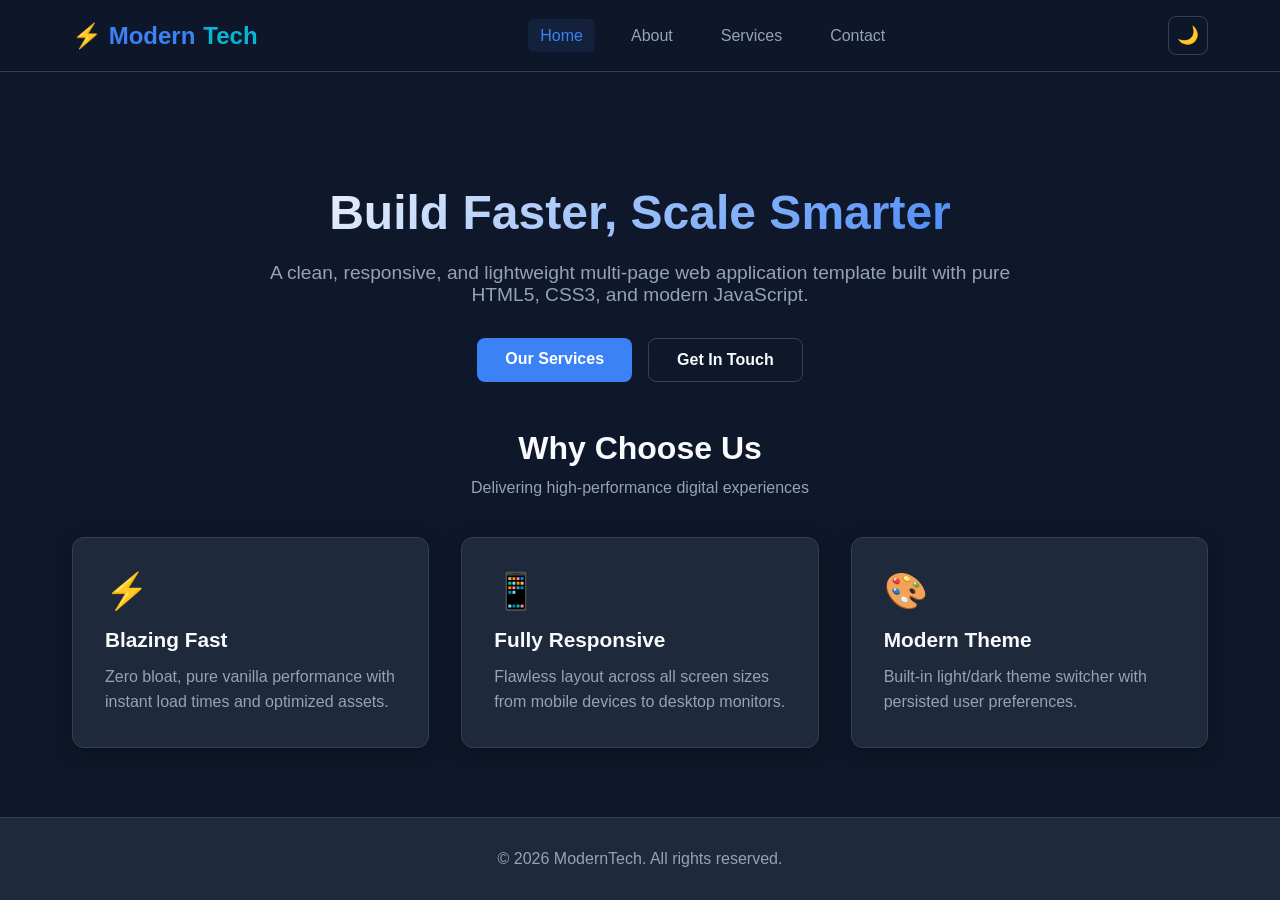
==== index.html @ 82496b51 "Initial commit: Multi-page website with HTML, CSS, JS" ====
<!DOCTYPE html>
<html lang="en" data-theme="dark">
<head>
  <meta charset="UTF-8">
  <meta name="viewport" content="width=device-width, initial-scale=1.0">
  <title>ModernTech - Home</title>
  <link rel="stylesheet" href="style.css">
</head>
<body>
  <header>
    <nav class="navbar">
      <a href="index.html" class="logo">⚡ Modern<span>Tech</span></a>
      <ul class="nav-links">
        <li><a href="index.html" class="active">Home</a></li>
        <li><a href="about.html">About</a></li>
        <li><a href="services.html">Services</a></li>
        <li><a href="contact.html">Contact</a></li>
      </ul>
      <div class="nav-actions">
        <button id="theme-toggle" class="theme-toggle" aria-label="Toggle Theme">🌙</button>
        <button id="mobile-menu-btn" class="mobile-menu-btn" aria-label="Toggle Menu">☰</button>
      </div>
    </nav>
  </header>

  <main>
    <section class="hero">
      <h1>Build Faster, Scale Smarter</h1>
      <p>A clean, responsive, and lightweight multi-page web application template built with pure HTML5, CSS3, and modern JavaScript.</p>
      <div class="hero-buttons">
        <a href="services.html" class="btn btn-primary">Our Services</a>
        <a href="contact.html" class="btn btn-secondary">Get In Touch</a>
      </div>
    </section>

    <section>
      <h2 class="section-title">Why Choose Us</h2>
      <p class="section-subtitle">Delivering high-performance digital experiences</p>
      <div class="grid-3">
        <div class="card">
          <div class="card-icon">⚡</div>
          <h3>Blazing Fast</h3>
          <p>Zero bloat, pure vanilla performance with instant load times and optimized assets.</p>
        </div>
        <div class="card">
          <div class="card-icon">📱</div>
          <h3>Fully Responsive</h3>
          <p>Flawless layout across all screen sizes from mobile devices to desktop monitors.</p>
        </div>
        <div class="card">
          <div class="card-icon">🎨</div>
          <h3>Modern Theme</h3>
          <p>Built-in light/dark theme switcher with persisted user preferences.</p>
        </div>
      </div>
    </section>
  </main>

  <footer>
    <p>&copy; 2026 ModernTech. All rights reserved.</p>
  </footer>

  <script src="script.js"></script>
</body>
</html>
---- style.css ----
:root {
  --bg-color: #0f172a;
  --card-bg: #1e293b;
  --text-main: #f8fafc;
  --text-muted: #94a3b8;
  --primary: #3b82f6;
  --primary-hover: #2563eb;
  --accent: #06b6d4;
  --border-color: #334155;
  --nav-bg: rgba(15, 23, 42, 0.85);
  --shadow: 0 4px 20px rgba(0, 0, 0, 0.3);
  --transition: all 0.3s ease;
}

[data-theme="light"] {
  --bg-color: #f8fafc;
  --card-bg: #ffffff;
  --text-main: #0f172a;
  --text-muted: #64748b;
  --primary: #2563eb;
  --primary-hover: #1d4ed8;
  --accent: #0284c7;
  --border-color: #e2e8f0;
  --nav-bg: rgba(248, 250, 252, 0.85);
  --shadow: 0 4px 20px rgba(0, 0, 0, 0.08);
}

* {
  margin: 0;
  padding: 0;
  box-sizing: border-box;
  font-family: 'Segoe UI', -apple-system, BlinkMacSystemFont, Roboto, sans-serif;
}

body {
  background-color: var(--bg-color);
  color: var(--text-main);
  min-height: 100vh;
  display: flex;
  flex-direction: column;
  transition: var(--transition);
}

/* Header & Nav */
header {
  position: sticky;
  top: 0;
  z-index: 100;
  background: var(--nav-bg);
  backdrop-filter: blur(10px);
  border-bottom: 1px solid var(--border-color);
}

.navbar {
  max-width: 1200px;
  margin: 0 auto;
  padding: 1rem 2rem;
  display: flex;
  justify-content: space-between;
  align-items: center;
}

.logo {
  font-size: 1.5rem;
  font-weight: 700;
  color: var(--primary);
  text-decoration: none;
  display: flex;
  align-items: center;
  gap: 0.5rem;
}

.logo span {
  color: var(--accent);
}

.nav-links {
  display: flex;
  list-style: none;
  gap: 1.5rem;
  align-items: center;
}

.nav-links a {
  text-decoration: none;
  color: var(--text-muted);
  font-weight: 500;
  padding: 0.5rem 0.75rem;
  border-radius: 6px;
  transition: var(--transition);
}

.nav-links a:hover,
.nav-links a.active {
  color: var(--primary);
  background: rgba(59, 130, 246, 0.1);
}

.nav-actions {
  display: flex;
  align-items: center;
  gap: 1rem;
}

.theme-toggle,
.mobile-menu-btn {
  background: none;
  border: 1px solid var(--border-color);
  color: var(--text-main);
  padding: 0.5rem;
  border-radius: 8px;
  cursor: pointer;
  font-size: 1.1rem;
  display: flex;
  align-items: center;
  justify-content: center;
  transition: var(--transition);
}

.theme-toggle:hover,
.mobile-menu-btn:hover {
  background: var(--card-bg);
  border-color: var(--primary);
}

.mobile-menu-btn {
  display: none;
}

/* Main Container */
main {
  flex: 1;
  max-width: 1200px;
  width: 100%;
  margin: 0 auto;
  padding: 3rem 2rem;
}

/* Hero Section */
.hero {
  text-align: center;
  padding: 4rem 1rem 3rem;
  max-width: 800px;
  margin: 0 auto;
}

.hero h1 {
  font-size: 3rem;
  line-height: 1.2;
  margin-bottom: 1.25rem;
  background: linear-gradient(135deg, var(--text-main), var(--primary));
  -webkit-background-clip: text;
  -webkit-text-fill-color: transparent;
}

.hero p {
  font-size: 1.2rem;
  color: var(--text-muted);
  margin-bottom: 2rem;
}

.hero-buttons {
  display: flex;
  justify-content: center;
  gap: 1rem;
}

/* Buttons */
.btn {
  display: inline-block;
  padding: 0.75rem 1.75rem;
  font-weight: 600;
  border-radius: 8px;
  text-decoration: none;
  cursor: pointer;
  transition: var(--transition);
  border: none;
}

.btn-primary {
  background: var(--primary);
  color: #ffffff;
}

.btn-primary:hover {
  background: var(--primary-hover);
  transform: translateY(-2px);
}

.btn-secondary {
  background: transparent;
  color: var(--text-main);
  border: 1px solid var(--border-color);
}

.btn-secondary:hover {
  border-color: var(--primary);
  background: var(--card-bg);
  transform: translateY(-2px);
}

/* Features / Cards Grid */
.section-title {
  text-align: center;
  font-size: 2rem;
  margin-bottom: 0.75rem;
}

.section-subtitle {
  text-align: center;
  color: var(--text-muted);
  margin-bottom: 2.5rem;
}

.grid-3 {
  display: grid;
  grid-template-columns: repeat(auto-fit, minmax(280px, 1fr));
  gap: 2rem;
  margin-top: 2rem;
}

.card {
  background: var(--card-bg);
  border: 1px solid var(--border-color);
  padding: 2rem;
  border-radius: 12px;
  box-shadow: var(--shadow);
  transition: var(--transition);
}

.card:hover {
  transform: translateY(-5px);
  border-color: var(--primary);
}

.card-icon {
  font-size: 2.2rem;
  margin-bottom: 1rem;
}

.card h3 {
  font-size: 1.3rem;
  margin-bottom: 0.75rem;
}

.card p {
  color: var(--text-muted);
  line-height: 1.6;
}

/* Forms */
.form-container {
  max-width: 600px;
  margin: 0 auto;
  background: var(--card-bg);
  padding: 2.5rem;
  border-radius: 12px;
  border: 1px solid var(--border-color);
  box-shadow: var(--shadow);
}

.form-group {
  margin-bottom: 1.5rem;
}

.form-group label {
  display: block;
  font-weight: 500;
  margin-bottom: 0.5rem;
}

.form-group input,
.form-group textarea,
.form-group select {
  width: 100%;
  padding: 0.75rem 1rem;
  border-radius: 8px;
  background: var(--bg-color);
  border: 1px solid var(--border-color);
  color: var(--text-main);
  font-size: 1rem;
  transition: var(--transition);
}

.form-group input:focus,
.form-group textarea:focus,
.form-group select:focus {
  outline: none;
  border-color: var(--primary);
  box-shadow: 0 0 0 3px rgba(59, 130, 246, 0.2);
}

/* Footer */
footer {
  border-top: 1px solid var(--border-color);
  background: var(--card-bg);
  padding: 2rem;
  text-align: center;
  color: var(--text-muted);
  margin-top: auto;
}

/* Alert Notification */
.toast {
  position: fixed;
  bottom: 2rem;
  right: 2rem;
  background: #10b981;
  color: white;
  padding: 1rem 1.5rem;
  border-radius: 8px;
  box-shadow: 0 4px 12px rgba(0, 0, 0, 0.2);
  display: none;
  animation: fadeIn 0.3s ease-in-out;
  z-index: 1000;
}

@keyframes fadeIn {
  from { opacity: 0; transform: translateY(10px); }
  to { opacity: 1; transform: translateY(0); }
}

/* Responsive */
@media (max-width: 768px) {
  .mobile-menu-btn {
    display: block;
  }
  
  .nav-links {
    display: none;
    position: absolute;
    top: 100%;
    left: 0;
    width: 100%;
    flex-direction: column;
    background: var(--card-bg);
    border-bottom: 1px solid var(--border-color);
    padding: 1.5rem;
    gap: 1rem;
  }

  .nav-links.show {
    display: flex;
  }

  .hero h1 {
    font-size: 2.2rem;
  }
}
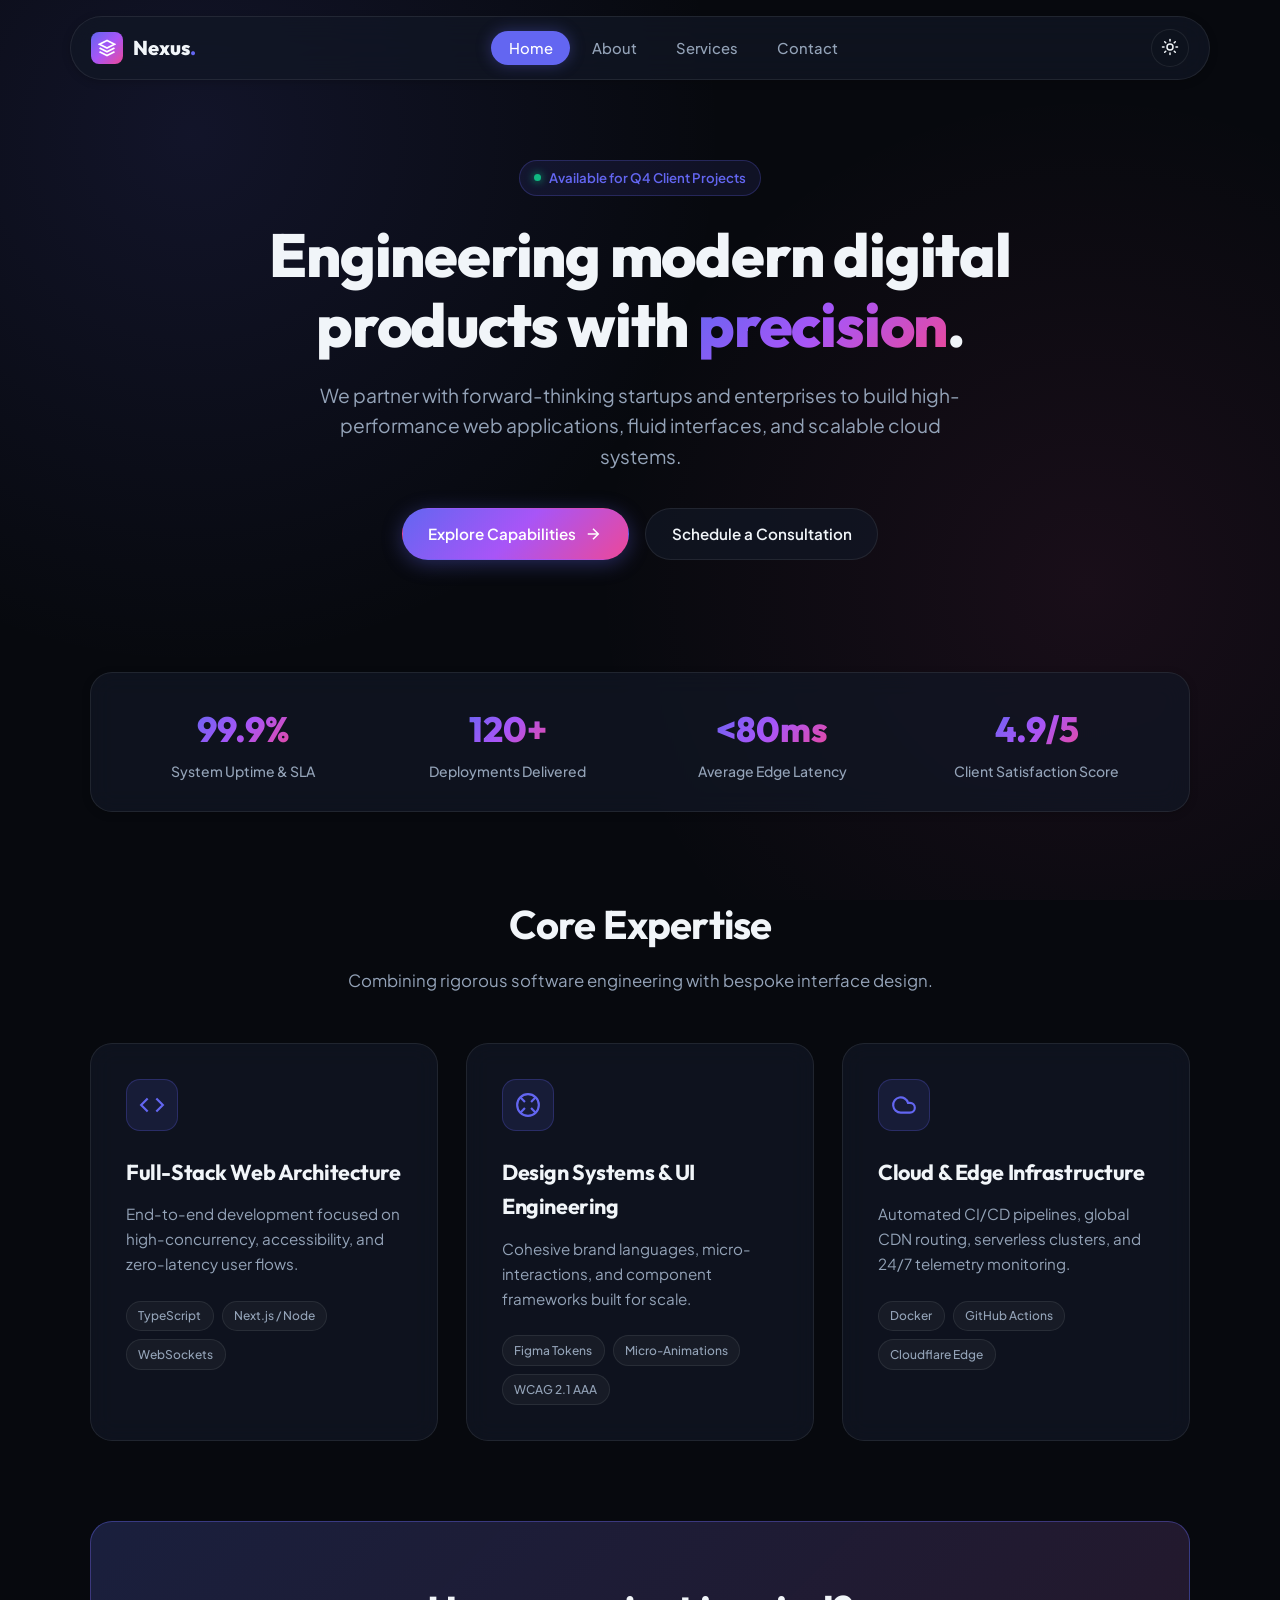
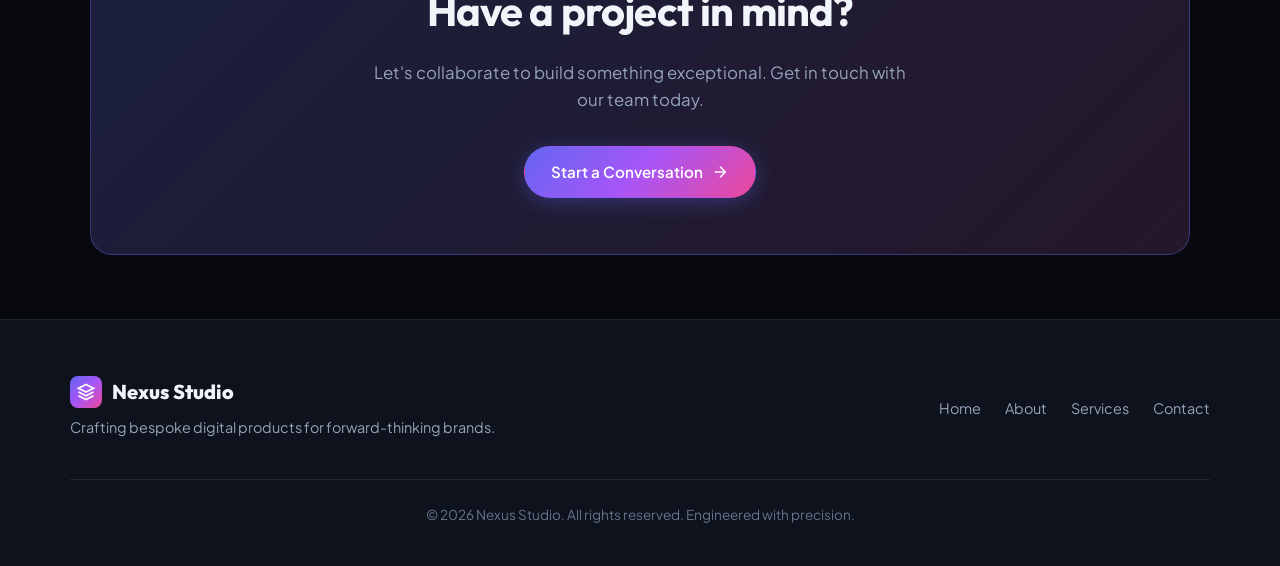
==== commit 128d5426: "Redesign UI: Premium modern studio aesthetics with responsive layout, glassmorphism, and clean typog" ====
--- a/index.html
+++ b/index.html
@@ -3,61 +3,170 @@
 <head>
   <meta charset="UTF-8">
   <meta name="viewport" content="width=device-width, initial-scale=1.0">
-  <title>ModernTech - Home</title>
+  <title>Nexus Studio — Digital Engineering & Product Design</title>
   <link rel="stylesheet" href="style.css">
 </head>
 <body>
+
+  <!-- Header Navigation -->
   <header>
     <nav class="navbar">
-      <a href="index.html" class="logo">⚡ Modern<span>Tech</span></a>
-      <ul class="nav-links">
+      <a href="index.html" class="brand">
+        <div class="brand-icon">
+          <svg viewBox="0 0 24 24" fill="none" stroke="currentColor" stroke-width="2.5"><polygon points="12 2 2 7 12 12 22 7 12 2"></polygon><polyline points="2 17 12 22 22 17"></polyline><polyline points="2 12 12 17 22 12"></polyline></svg>
+        </div>
+        <span>Nexus<span style="color: var(--primary)">.</span></span>
+      </a>
+
+      <ul class="nav-links" id="nav-links">
         <li><a href="index.html" class="active">Home</a></li>
         <li><a href="about.html">About</a></li>
         <li><a href="services.html">Services</a></li>
         <li><a href="contact.html">Contact</a></li>
       </ul>
-      <div class="nav-actions">
-        <button id="theme-toggle" class="theme-toggle" aria-label="Toggle Theme">🌙</button>
-        <button id="mobile-menu-btn" class="mobile-menu-btn" aria-label="Toggle Menu">☰</button>
+
+      <div class="nav-right">
+        <button id="theme-toggle" class="icon-btn" aria-label="Toggle Dark/Light Mode">
+          <span id="theme-icon">
+            <svg viewBox="0 0 24 24" fill="none" stroke="currentColor" stroke-width="2"><circle cx="12" cy="12" r="4"/><path d="M12 2v2"/><path d="M12 20v2"/><path d="m4.93 4.93 1.41 1.41"/><path d="m17.66 17.66 1.41 1.41"/><path d="M2 12h2"/><path d="M20 12h2"/></svg>
+          </span>
+        </button>
+        <button id="mobile-toggle" class="icon-btn mobile-toggle" aria-label="Open Navigation Menu">
+          <svg viewBox="0 0 24 24" fill="none" stroke="currentColor" stroke-width="2"><line x1="4" x2="20" y1="12" y2="12"/><line x1="4" x2="20" y1="6" y2="6"/><line x1="4" x2="20" y1="18" y2="18"/></svg>
+        </button>
       </div>
     </nav>
   </header>
 
+  <!-- Main Content -->
   <main>
-    <section class="hero">
-      <h1>Build Faster, Scale Smarter</h1>
-      <p>A clean, responsive, and lightweight multi-page web application template built with pure HTML5, CSS3, and modern JavaScript.</p>
-      <div class="hero-buttons">
-        <a href="services.html" class="btn btn-primary">Our Services</a>
-        <a href="contact.html" class="btn btn-secondary">Get In Touch</a>
+    <!-- Hero Section -->
+    <section class="hero-section">
+      <div class="badge">
+        <span class="badge-dot"></span>
+        Available for Q4 Client Projects
+      </div>
+      <h1 class="hero-title">
+        Engineering modern digital products with <span class="gradient-text">precision</span>.
+      </h1>
+      <p class="hero-subtitle">
+        We partner with forward-thinking startups and enterprises to build high-performance web applications, fluid interfaces, and scalable cloud systems.
+      </p>
+      <div class="btn-group">
+        <a href="services.html" class="btn btn-primary">
+          Explore Capabilities
+          <svg viewBox="0 0 24 24" fill="none" stroke="currentColor" stroke-width="2"><line x1="5" y1="12" x2="19" y2="12"></line><polyline points="12 5 19 12 12 19"></polyline></svg>
+        </a>
+        <a href="contact.html" class="btn btn-secondary">
+          Schedule a Consultation
+        </a>
       </div>
     </section>
 
-    <section>
-      <h2 class="section-title">Why Choose Us</h2>
-      <p class="section-subtitle">Delivering high-performance digital experiences</p>
-      <div class="grid-3">
-        <div class="card">
-          <div class="card-icon">⚡</div>
-          <h3>Blazing Fast</h3>
-          <p>Zero bloat, pure vanilla performance with instant load times and optimized assets.</p>
+    <!-- Metrics Bar -->
+    <section class="stats-bar">
+      <div class="stat-item">
+        <div class="stat-number gradient-text">99.9%</div>
+        <div class="stat-label">System Uptime & SLA</div>
+      </div>
+      <div class="stat-item">
+        <div class="stat-number gradient-text">120+</div>
+        <div class="stat-label">Deployments Delivered</div>
+      </div>
+      <div class="stat-item">
+        <div class="stat-number gradient-text">&lt;80ms</div>
+        <div class="stat-label">Average Edge Latency</div>
+      </div>
+      <div class="stat-item">
+        <div class="stat-number gradient-text">4.9/5</div>
+        <div class="stat-label">Client Satisfaction Score</div>
+      </div>
+    </section>
+
+    <!-- Capabilities / Bento Grid -->
+    <section style="margin-top: 5rem;">
+      <div class="section-header">
+        <h2>Core Expertise</h2>
+        <p>Combining rigorous software engineering with bespoke interface design.</p>
+      </div>
+
+      <div class="cards-grid">
+        <div class="bento-card">
+          <div class="card-icon-box">
+            <svg viewBox="0 0 24 24" fill="none" stroke="currentColor" stroke-width="2"><polyline points="16 18 22 12 16 6"></polyline><polyline points="8 6 2 12 8 18"></polyline></svg>
+          </div>
+          <h3>Full-Stack Web Architecture</h3>
+          <p>End-to-end development focused on high-concurrency, accessibility, and zero-latency user flows.</p>
+          <div class="card-tags">
+            <span class="tag">TypeScript</span>
+            <span class="tag">Next.js / Node</span>
+            <span class="tag">WebSockets</span>
+          </div>
         </div>
-        <div class="card">
-          <div class="card-icon">📱</div>
-          <h3>Fully Responsive</h3>
-          <p>Flawless layout across all screen sizes from mobile devices to desktop monitors.</p>
+
+        <div class="bento-card">
+          <div class="card-icon-box">
+            <svg viewBox="0 0 24 24" fill="none" stroke="currentColor" stroke-width="2"><circle cx="12" cy="12" r="10"></circle><path d="m4.93 4.93 4.24 4.24"></path><path d="m14.83 9.17 4.24-4.24"></path><path d="m14.83 14.83 4.24 4.24"></path><path d="m9.17 14.83-4.24 4.24"></path></svg>
+          </div>
+          <h3>Design Systems & UI Engineering</h3>
+          <p>Cohesive brand languages, micro-interactions, and component frameworks built for scale.</p>
+          <div class="card-tags">
+            <span class="tag">Figma Tokens</span>
+            <span class="tag">Micro-Animations</span>
+            <span class="tag">WCAG 2.1 AAA</span>
+          </div>
         </div>
-        <div class="card">
-          <div class="card-icon">🎨</div>
-          <h3>Modern Theme</h3>
-          <p>Built-in light/dark theme switcher with persisted user preferences.</p>
+
+        <div class="bento-card">
+          <div class="card-icon-box">
+            <svg viewBox="0 0 24 24" fill="none" stroke="currentColor" stroke-width="2"><path d="M17.5 19H9a7 7 0 1 1 6.71-9h1.79a4.5 4.5 0 1 1 0 9Z"></path></svg>
+          </div>
+          <h3>Cloud & Edge Infrastructure</h3>
+          <p>Automated CI/CD pipelines, global CDN routing, serverless clusters, and 24/7 telemetry monitoring.</p>
+          <div class="card-tags">
+            <span class="tag">Docker</span>
+            <span class="tag">GitHub Actions</span>
+            <span class="tag">Cloudflare Edge</span>
+          </div>
         </div>
       </div>
     </section>
+
+    <!-- Call to Action Banner -->
+    <section class="cta-banner">
+      <h2>Have a project in mind?</h2>
+      <p>Let's collaborate to build something exceptional. Get in touch with our team today.</p>
+      <a href="contact.html" class="btn btn-primary">
+        Start a Conversation
+        <svg viewBox="0 0 24 24" fill="none" stroke="currentColor" stroke-width="2"><line x1="5" y1="12" x2="19" y2="12"></line><polyline points="12 5 19 12 12 19"></polyline></svg>
+      </a>
+    </section>
   </main>
 
+  <!-- Footer -->
   <footer>
-    <p>&copy; 2026 ModernTech. All rights reserved.</p>
+    <div class="footer-content">
+      <div class="footer-brand">
+        <a href="index.html" class="brand">
+          <div class="brand-icon">
+            <svg viewBox="0 0 24 24" fill="none" stroke="currentColor" stroke-width="2.5"><polygon points="12 2 2 7 12 12 22 7 12 2"></polygon><polyline points="2 17 12 22 22 17"></polyline><polyline points="2 12 12 17 22 12"></polyline></svg>
+          </div>
+          <span>Nexus Studio</span>
+        </a>
+        <p>Crafting bespoke digital products for forward-thinking brands.</p>
+      </div>
+
+      <ul class="footer-links">
+        <li><a href="index.html">Home</a></li>
+        <li><a href="about.html">About</a></li>
+        <li><a href="services.html">Services</a></li>
+        <li><a href="contact.html">Contact</a></li>
+      </ul>
+    </div>
+
+    <div class="footer-bottom">
+      <p>&copy; 2026 Nexus Studio. All rights reserved. Engineered with precision.</p>
+    </div>
   </footer>
 
   <script src="script.js"></script>
--- a/style.css
+++ b/style.css
@@ -1,349 +1,706 @@
+@import url('https://fonts.googleapis.com/css2?family=Outfit:wght@400;500;600;700;800&family=Plus+Jakarta+Sans:wght@300;400;500;600;700&display=swap');
+
 :root {
-  --bg-color: #0f172a;
-  --card-bg: #1e293b;
-  --text-main: #f8fafc;
+  --font-heading: 'Outfit', sans-serif;
+  --font-body: 'Plus Jakarta Sans', sans-serif;
+
+  /* Color Palette - Dark Luxury */
+  --bg: #07090e;
+  --bg-subtle: #0d121d;
+  --surface: rgba(18, 24, 38, 0.7);
+  --surface-hover: rgba(28, 38, 60, 0.85);
+  --surface-border: rgba(255, 255, 255, 0.08);
+  --surface-border-hover: rgba(99, 102, 241, 0.4);
+  
+  --text: #f1f5f9;
   --text-muted: #94a3b8;
-  --primary: #3b82f6;
-  --primary-hover: #2563eb;
+  --text-subtle: #64748b;
+  
+  --primary: #6366f1;
+  --primary-glow: rgba(99, 102, 241, 0.35);
+  --primary-gradient: linear-gradient(135deg, #6366f1 0%, #a855f7 50%, #ec4899 100%);
   --accent: #06b6d4;
-  --border-color: #334155;
-  --nav-bg: rgba(15, 23, 42, 0.85);
-  --shadow: 0 4px 20px rgba(0, 0, 0, 0.3);
-  --transition: all 0.3s ease;
+  --accent-glow: rgba(6, 182, 212, 0.25);
+  
+  --radius-sm: 8px;
+  --radius-md: 14px;
+  --radius-lg: 22px;
+  --radius-full: 9999px;
+  
+  --shadow-sm: 0 2px 8px rgba(0, 0, 0, 0.2);
+  --shadow-lg: 0 12px 36px -4px rgba(0, 0, 0, 0.4);
+  --shadow-glow: 0 0 35px var(--primary-glow);
+  
+  --transition: all 0.25s cubic-bezier(0.16, 1, 0.3, 1);
 }
 
 [data-theme="light"] {
-  --bg-color: #f8fafc;
-  --card-bg: #ffffff;
-  --text-main: #0f172a;
-  --text-muted: #64748b;
-  --primary: #2563eb;
-  --primary-hover: #1d4ed8;
-  --accent: #0284c7;
-  --border-color: #e2e8f0;
-  --nav-bg: rgba(248, 250, 252, 0.85);
-  --shadow: 0 4px 20px rgba(0, 0, 0, 0.08);
+  --bg: #f8fafc;
+  --bg-subtle: #f1f5f9;
+  --surface: rgba(255, 255, 255, 0.85);
+  --surface-hover: #ffffff;
+  --surface-border: rgba(0, 0, 0, 0.08);
+  --surface-border-hover: rgba(99, 102, 241, 0.5);
+  
+  --text: #0f172a;
+  --text-muted: #475569;
+  --text-subtle: #94a3b8;
+  
+  --primary: #4f46e5;
+  --primary-glow: rgba(79, 70, 229, 0.2);
+  --shadow-lg: 0 12px 32px -4px rgba(0, 0, 0, 0.08);
+  --shadow-glow: 0 0 25px rgba(79, 70, 229, 0.15);
 }
 
 * {
   margin: 0;
   padding: 0;
   box-sizing: border-box;
-  font-family: 'Segoe UI', -apple-system, BlinkMacSystemFont, Roboto, sans-serif;
+}
+
+html {
+  scroll-behavior: smooth;
 }
 
 body {
-  background-color: var(--bg-color);
-  color: var(--text-main);
+  font-family: var(--font-body);
+  background-color: var(--bg);
+  color: var(--text);
+  line-height: 1.6;
   min-height: 100vh;
   display: flex;
   flex-direction: column;
-  transition: var(--transition);
+  overflow-x: hidden;
+  position: relative;
+  background-image: 
+    radial-gradient(circle at 15% 15%, rgba(99, 102, 241, 0.12) 0%, transparent 40%),
+    radial-gradient(circle at 85% 65%, rgba(236, 72, 153, 0.08) 0%, transparent 40%);
+  background-attachment: fixed;
+  transition: background-color 0.3s ease, color 0.3s ease;
+}
+
+/* Typography */
+h1, h2, h3, h4, h5, h6 {
+  font-family: var(--font-heading);
+  color: var(--text);
+  letter-spacing: -0.02em;
+  font-weight: 700;
+}
+
+.gradient-text {
+  background: var(--primary-gradient);
+  -webkit-background-clip: text;
+  -webkit-text-fill-color: transparent;
+  display: inline-block;
 }
 
 /* Header & Nav */
 header {
   position: sticky;
-  top: 0;
+  top: 1rem;
   z-index: 100;
-  background: var(--nav-bg);
-  backdrop-filter: blur(10px);
-  border-bottom: 1px solid var(--border-color);
+  margin: 0 auto;
+  width: calc(100% - 2rem);
+  max-width: 1140px;
 }
 
 .navbar {
-  max-width: 1200px;
-  margin: 0 auto;
-  padding: 1rem 2rem;
-  display: flex;
+  display: flex;
+  align-items: center;
   justify-content: space-between;
-  align-items: center;
-}
-
-.logo {
-  font-size: 1.5rem;
-  font-weight: 700;
-  color: var(--primary);
+  padding: 0.75rem 1.25rem;
+  background: var(--surface);
+  backdrop-filter: blur(16px);
+  -webkit-backdrop-filter: blur(16px);
+  border: 1px solid var(--surface-border);
+  border-radius: var(--radius-full);
+  box-shadow: var(--shadow-sm);
+  transition: var(--transition);
+}
+
+.brand {
+  display: flex;
+  align-items: center;
+  gap: 0.6rem;
   text-decoration: none;
-  display: flex;
-  align-items: center;
-  gap: 0.5rem;
-}
-
-.logo span {
-  color: var(--accent);
+  font-family: var(--font-heading);
+  font-weight: 800;
+  font-size: 1.25rem;
+  color: var(--text);
+}
+
+.brand-icon {
+  width: 32px;
+  height: 32px;
+  background: var(--primary-gradient);
+  border-radius: 8px;
+  display: flex;
+  align-items: center;
+  justify-content: center;
+  color: #fff;
+}
+
+.brand-icon svg {
+  width: 18px;
+  height: 18px;
 }
 
 .nav-links {
   display: flex;
   list-style: none;
-  gap: 1.5rem;
+  gap: 0.25rem;
   align-items: center;
 }
 
 .nav-links a {
   text-decoration: none;
   color: var(--text-muted);
+  font-size: 0.925rem;
   font-weight: 500;
-  padding: 0.5rem 0.75rem;
-  border-radius: 6px;
-  transition: var(--transition);
-}
-
-.nav-links a:hover,
+  padding: 0.5rem 1.1rem;
+  border-radius: var(--radius-full);
+  transition: var(--transition);
+}
+
+.nav-links a:hover {
+  color: var(--text);
+  background: rgba(255, 255, 255, 0.05);
+}
+
 .nav-links a.active {
-  color: var(--primary);
-  background: rgba(59, 130, 246, 0.1);
-}
-
-.nav-actions {
-  display: flex;
-  align-items: center;
-  gap: 1rem;
-}
-
-.theme-toggle,
-.mobile-menu-btn {
-  background: none;
-  border: 1px solid var(--border-color);
-  color: var(--text-main);
-  padding: 0.5rem;
-  border-radius: 8px;
+  color: #fff;
+  background: var(--primary);
+  box-shadow: 0 0 15px var(--primary-glow);
+}
+
+.nav-right {
+  display: flex;
+  align-items: center;
+  gap: 0.75rem;
+}
+
+.icon-btn {
+  background: var(--bg-subtle);
+  border: 1px solid var(--surface-border);
+  color: var(--text);
+  width: 38px;
+  height: 38px;
+  border-radius: 50%;
+  display: flex;
+  align-items: center;
+  justify-content: center;
   cursor: pointer;
-  font-size: 1.1rem;
-  display: flex;
-  align-items: center;
-  justify-content: center;
-  transition: var(--transition);
-}
-
-.theme-toggle:hover,
-.mobile-menu-btn:hover {
-  background: var(--card-bg);
+  transition: var(--transition);
+}
+
+.icon-btn:hover {
   border-color: var(--primary);
-}
-
-.mobile-menu-btn {
+  transform: scale(1.05);
+}
+
+.icon-btn svg {
+  width: 18px;
+  height: 18px;
+}
+
+.mobile-toggle {
   display: none;
 }
 
 /* Main Container */
 main {
   flex: 1;
-  max-width: 1200px;
+  max-width: 1140px;
   width: 100%;
   margin: 0 auto;
-  padding: 3rem 2rem;
+  padding: 2.5rem 1.25rem 4rem;
+}
+
+/* Badges */
+.badge {
+  display: inline-flex;
+  align-items: center;
+  gap: 0.5rem;
+  padding: 0.4rem 0.9rem;
+  border-radius: var(--radius-full);
+  font-size: 0.825rem;
+  font-weight: 600;
+  background: rgba(99, 102, 241, 0.1);
+  border: 1px solid rgba(99, 102, 241, 0.25);
+  color: var(--primary);
+  margin-bottom: 1.5rem;
+}
+
+.badge-dot {
+  width: 7px;
+  height: 7px;
+  background: #10b981;
+  border-radius: 50%;
+  box-shadow: 0 0 8px #10b981;
+  animation: pulse 2s infinite;
+}
+
+@keyframes pulse {
+  0% { transform: scale(0.95); opacity: 0.7; }
+  50% { transform: scale(1.3); opacity: 1; }
+  100% { transform: scale(0.95); opacity: 0.7; }
 }
 
 /* Hero Section */
-.hero {
+.hero-section {
   text-align: center;
-  padding: 4rem 1rem 3rem;
-  max-width: 800px;
+  padding: 3.5rem 0 3rem;
+  max-width: 820px;
   margin: 0 auto;
 }
 
-.hero h1 {
-  font-size: 3rem;
-  line-height: 1.2;
+.hero-title {
+  font-size: clamp(2.3rem, 5.5vw, 3.8rem);
+  line-height: 1.15;
   margin-bottom: 1.25rem;
-  background: linear-gradient(135deg, var(--text-main), var(--primary));
-  -webkit-background-clip: text;
-  -webkit-text-fill-color: transparent;
-}
-
-.hero p {
-  font-size: 1.2rem;
-  color: var(--text-muted);
-  margin-bottom: 2rem;
-}
-
-.hero-buttons {
-  display: flex;
+  font-weight: 800;
+}
+
+.hero-subtitle {
+  font-size: clamp(1rem, 2vw, 1.2rem);
+  color: var(--text-muted);
+  max-width: 650px;
+  margin: 0 auto 2.25rem;
+  font-weight: 400;
+}
+
+.btn-group {
+  display: flex;
+  align-items: center;
   justify-content: center;
   gap: 1rem;
+  flex-wrap: wrap;
 }
 
 /* Buttons */
 .btn {
-  display: inline-block;
-  padding: 0.75rem 1.75rem;
+  display: inline-flex;
+  align-items: center;
+  justify-content: center;
+  gap: 0.5rem;
+  padding: 0.8rem 1.6rem;
+  border-radius: var(--radius-full);
   font-weight: 600;
-  border-radius: 8px;
+  font-size: 0.95rem;
   text-decoration: none;
   cursor: pointer;
   transition: var(--transition);
-  border: none;
+  border: 1px solid transparent;
+}
+
+.btn svg {
+  width: 18px;
+  height: 18px;
 }
 
 .btn-primary {
-  background: var(--primary);
+  background: var(--primary-gradient);
   color: #ffffff;
+  box-shadow: 0 4px 20px var(--primary-glow);
 }
 
 .btn-primary:hover {
-  background: var(--primary-hover);
   transform: translateY(-2px);
+  box-shadow: 0 8px 25px var(--primary-glow);
 }
 
 .btn-secondary {
-  background: transparent;
-  color: var(--text-main);
-  border: 1px solid var(--border-color);
+  background: var(--surface);
+  color: var(--text);
+  border-color: var(--surface-border);
 }
 
 .btn-secondary:hover {
-  border-color: var(--primary);
-  background: var(--card-bg);
+  background: var(--surface-hover);
+  border-color: var(--surface-border-hover);
   transform: translateY(-2px);
 }
 
-/* Features / Cards Grid */
-.section-title {
+/* Metric / Stats Bar */
+.stats-bar {
+  display: grid;
+  grid-template-columns: repeat(auto-fit, minmax(180px, 1fr));
+  gap: 1.5rem;
+  margin: 4rem 0 3rem;
+  padding: 1.75rem 2rem;
+  background: var(--surface);
+  backdrop-filter: blur(12px);
+  border: 1px solid var(--surface-border);
+  border-radius: var(--radius-lg);
+  box-shadow: var(--shadow-sm);
+}
+
+.stat-item {
   text-align: center;
-  font-size: 2rem;
+}
+
+.stat-number {
+  font-family: var(--font-heading);
+  font-size: 2.2rem;
+  font-weight: 800;
+  color: var(--text);
+}
+
+.stat-label {
+  font-size: 0.875rem;
+  color: var(--text-muted);
+  font-weight: 500;
+  margin-top: 0.2rem;
+}
+
+/* Section Header */
+.section-header {
+  text-align: center;
+  max-width: 600px;
+  margin: 0 auto 3rem;
+}
+
+.section-header h2 {
+  font-size: clamp(1.8rem, 3.5vw, 2.5rem);
   margin-bottom: 0.75rem;
 }
 
-.section-subtitle {
+.section-header p {
+  color: var(--text-muted);
+  font-size: 1.05rem;
+}
+
+/* Feature Cards Grid */
+.cards-grid {
+  display: grid;
+  grid-template-columns: repeat(auto-fit, minmax(320px, 1fr));
+  gap: 1.75rem;
+}
+
+.bento-card {
+  background: var(--surface);
+  backdrop-filter: blur(12px);
+  border: 1px solid var(--surface-border);
+  border-radius: var(--radius-lg);
+  padding: 2.2rem;
+  transition: var(--transition);
+  display: flex;
+  flex-direction: column;
+  position: relative;
+  overflow: hidden;
+}
+
+.bento-card::before {
+  content: '';
+  position: absolute;
+  top: 0;
+  left: 0;
+  right: 0;
+  height: 2px;
+  background: var(--primary-gradient);
+  opacity: 0;
+  transition: var(--transition);
+}
+
+.bento-card:hover {
+  transform: translateY(-5px);
+  border-color: var(--surface-border-hover);
+  box-shadow: var(--shadow-lg);
+}
+
+.bento-card:hover::before {
+  opacity: 1;
+}
+
+.card-icon-box {
+  width: 52px;
+  height: 52px;
+  border-radius: var(--radius-md);
+  background: rgba(99, 102, 241, 0.12);
+  border: 1px solid rgba(99, 102, 241, 0.25);
+  color: var(--primary);
+  display: flex;
+  align-items: center;
+  justify-content: center;
+  margin-bottom: 1.5rem;
+}
+
+.card-icon-box svg {
+  width: 26px;
+  height: 26px;
+}
+
+.bento-card h3 {
+  font-size: 1.35rem;
+  margin-bottom: 0.75rem;
+}
+
+.bento-card p {
+  color: var(--text-muted);
+  font-size: 0.95rem;
+  line-height: 1.65;
+}
+
+.card-tags {
+  display: flex;
+  flex-wrap: wrap;
+  gap: 0.5rem;
+  margin-top: 1.5rem;
+}
+
+.tag {
+  font-size: 0.75rem;
+  padding: 0.3rem 0.7rem;
+  background: rgba(255, 255, 255, 0.04);
+  border: 1px solid var(--surface-border);
+  border-radius: var(--radius-full);
+  color: var(--text-muted);
+  font-weight: 500;
+}
+
+/* CTA Banner */
+.cta-banner {
+  margin-top: 5rem;
+  padding: 3.5rem 2rem;
+  background: linear-gradient(135deg, rgba(99, 102, 241, 0.15) 0%, rgba(236, 72, 153, 0.1) 100%), var(--surface);
+  border: 1px solid var(--surface-border-hover);
+  border-radius: var(--radius-lg);
   text-align: center;
-  color: var(--text-muted);
-  margin-bottom: 2.5rem;
-}
-
-.grid-3 {
+  position: relative;
+  overflow: hidden;
+}
+
+.cta-banner h2 {
+  font-size: clamp(1.8rem, 3.5vw, 2.6rem);
+  margin-bottom: 1rem;
+}
+
+.cta-banner p {
+  color: var(--text-muted);
+  max-width: 550px;
+  margin: 0 auto 2rem;
+  font-size: 1.05rem;
+}
+
+/* Forms */
+.form-card {
+  max-width: 640px;
+  margin: 0 auto;
+  background: var(--surface);
+  backdrop-filter: blur(16px);
+  border: 1px solid var(--surface-border);
+  border-radius: var(--radius-lg);
+  padding: 2.75rem 2.25rem;
+  box-shadow: var(--shadow-lg);
+}
+
+.form-row {
   display: grid;
-  grid-template-columns: repeat(auto-fit, minmax(280px, 1fr));
-  gap: 2rem;
-  margin-top: 2rem;
-}
-
-.card {
-  background: var(--card-bg);
-  border: 1px solid var(--border-color);
-  padding: 2rem;
-  border-radius: 12px;
-  box-shadow: var(--shadow);
-  transition: var(--transition);
-}
-
-.card:hover {
-  transform: translateY(-5px);
-  border-color: var(--primary);
-}
-
-.card-icon {
-  font-size: 2.2rem;
-  margin-bottom: 1rem;
-}
-
-.card h3 {
-  font-size: 1.3rem;
-  margin-bottom: 0.75rem;
-}
-
-.card p {
-  color: var(--text-muted);
-  line-height: 1.6;
-}
-
-/* Forms */
-.form-container {
-  max-width: 600px;
-  margin: 0 auto;
-  background: var(--card-bg);
-  padding: 2.5rem;
-  border-radius: 12px;
-  border: 1px solid var(--border-color);
-  box-shadow: var(--shadow);
+  grid-template-columns: 1fr 1fr;
+  gap: 1.25rem;
 }
 
 .form-group {
-  margin-bottom: 1.5rem;
+  margin-bottom: 1.4rem;
 }
 
 .form-group label {
   display: block;
-  font-weight: 500;
+  font-size: 0.875rem;
+  font-weight: 600;
   margin-bottom: 0.5rem;
-}
-
-.form-group input,
-.form-group textarea,
-.form-group select {
+  color: var(--text);
+}
+
+.form-control {
   width: 100%;
-  padding: 0.75rem 1rem;
-  border-radius: 8px;
-  background: var(--bg-color);
-  border: 1px solid var(--border-color);
-  color: var(--text-main);
-  font-size: 1rem;
-  transition: var(--transition);
-}
-
-.form-group input:focus,
-.form-group textarea:focus,
-.form-group select:focus {
+  padding: 0.85rem 1.1rem;
+  background: var(--bg-subtle);
+  border: 1px solid var(--surface-border);
+  border-radius: var(--radius-md);
+  color: var(--text);
+  font-family: var(--font-body);
+  font-size: 0.95rem;
+  transition: var(--transition);
+}
+
+.form-control:focus {
   outline: none;
   border-color: var(--primary);
-  box-shadow: 0 0 0 3px rgba(59, 130, 246, 0.2);
-}
-
-/* Footer */
-footer {
-  border-top: 1px solid var(--border-color);
-  background: var(--card-bg);
-  padding: 2rem;
-  text-align: center;
-  color: var(--text-muted);
-  margin-top: auto;
-}
-
-/* Alert Notification */
-.toast {
+  box-shadow: 0 0 0 3px var(--primary-glow);
+}
+
+/* Accordion / FAQ */
+.accordion {
+  max-width: 750px;
+  margin: 0 auto;
+  display: flex;
+  flex-direction: column;
+  gap: 1rem;
+}
+
+.accordion-item {
+  background: var(--surface);
+  border: 1px solid var(--surface-border);
+  border-radius: var(--radius-md);
+  overflow: hidden;
+  transition: var(--transition);
+}
+
+.accordion-header {
+  padding: 1.25rem 1.5rem;
+  display: flex;
+  justify-content: space-between;
+  align-items: center;
+  cursor: pointer;
+  font-weight: 600;
+  font-size: 1.05rem;
+  color: var(--text);
+  user-select: none;
+}
+
+.accordion-header svg {
+  width: 20px;
+  height: 20px;
+  transition: transform 0.3s ease;
+  color: var(--text-muted);
+}
+
+.accordion-item.open .accordion-header svg {
+  transform: rotate(180deg);
+  color: var(--primary);
+}
+
+.accordion-body {
+  max-height: 0;
+  overflow: hidden;
+  transition: max-height 0.3s ease, padding 0.3s ease;
+  padding: 0 1.5rem;
+  color: var(--text-muted);
+  font-size: 0.95rem;
+  line-height: 1.6;
+}
+
+.accordion-item.open .accordion-body {
+  max-height: 200px;
+  padding: 0 1.5rem 1.25rem;
+}
+
+/* Toast */
+.toast-msg {
   position: fixed;
   bottom: 2rem;
   right: 2rem;
   background: #10b981;
-  color: white;
+  color: #fff;
   padding: 1rem 1.5rem;
-  border-radius: 8px;
-  box-shadow: 0 4px 12px rgba(0, 0, 0, 0.2);
-  display: none;
-  animation: fadeIn 0.3s ease-in-out;
-  z-index: 1000;
-}
-
-@keyframes fadeIn {
-  from { opacity: 0; transform: translateY(10px); }
-  to { opacity: 1; transform: translateY(0); }
-}
-
-/* Responsive */
-@media (max-width: 768px) {
-  .mobile-menu-btn {
-    display: block;
-  }
-  
-  .nav-links {
-    display: none;
-    position: absolute;
-    top: 100%;
-    left: 0;
-    width: 100%;
-    flex-direction: column;
-    background: var(--card-bg);
-    border-bottom: 1px solid var(--border-color);
-    padding: 1.5rem;
-    gap: 1rem;
-  }
-
-  .nav-links.show {
+  border-radius: var(--radius-md);
+  box-shadow: 0 10px 25px rgba(16, 185, 129, 0.35);
+  font-weight: 600;
+  display: flex;
+  align-items: center;
+  gap: 0.75rem;
+  transform: translateY(100px);
+  opacity: 0;
+  transition: transform 0.3s cubic-bezier(0.16, 1, 0.3, 1), opacity 0.3s ease;
+  z-index: 999;
+}
+
+.toast-msg.show {
+  transform: translateY(0);
+  opacity: 1;
+}
+
+/* Footer */
+footer {
+  border-top: 1px solid var(--surface-border);
+  background: var(--bg-subtle);
+  padding: 3.5rem 1.25rem 2.5rem;
+  margin-top: auto;
+}
+
+.footer-content {
+  max-width: 1140px;
+  margin: 0 auto;
+  display: flex;
+  justify-content: space-between;
+  align-items: center;
+  flex-wrap: wrap;
+  gap: 2rem;
+}
+
+.footer-brand {
+  display: flex;
+  flex-direction: column;
+  gap: 0.5rem;
+}
+
+.footer-brand p {
+  color: var(--text-muted);
+  font-size: 0.9rem;
+}
+
+.footer-links {
+  display: flex;
+  gap: 1.5rem;
+  list-style: none;
+}
+
+.footer-links a {
+  color: var(--text-muted);
+  text-decoration: none;
+  font-size: 0.9rem;
+  transition: var(--transition);
+}
+
+.footer-links a:hover {
+  color: var(--primary);
+}
+
+.footer-bottom {
+  max-width: 1140px;
+  margin: 2.5rem auto 0;
+  padding-top: 1.5rem;
+  border-top: 1px solid var(--surface-border);
+  text-align: center;
+  color: var(--text-subtle);
+  font-size: 0.85rem;
+}
+
+/* Mobile Responsiveness */
+@media (max-width: 820px) {
+  .mobile-toggle {
     display: flex;
   }
 
-  .hero h1 {
-    font-size: 2.2rem;
+  .nav-links {
+    position: fixed;
+    top: 5rem;
+    left: 1rem;
+    right: 1rem;
+    background: var(--surface);
+    backdrop-filter: blur(20px);
+    border: 1px solid var(--surface-border);
+    border-radius: var(--radius-lg);
+    padding: 1.5rem;
+    flex-direction: column;
+    gap: 0.75rem;
+    box-shadow: var(--shadow-lg);
+    display: none;
+    z-index: 1000;
   }
-}
+
+  .nav-links.active {
+    display: flex;
+  }
+
+  .nav-links a {
+    width: 100%;
+    text-align: center;
+    padding: 0.75rem;
+  }
+
+  .form-row {
+    grid-template-columns: 1fr;
+  }
+}
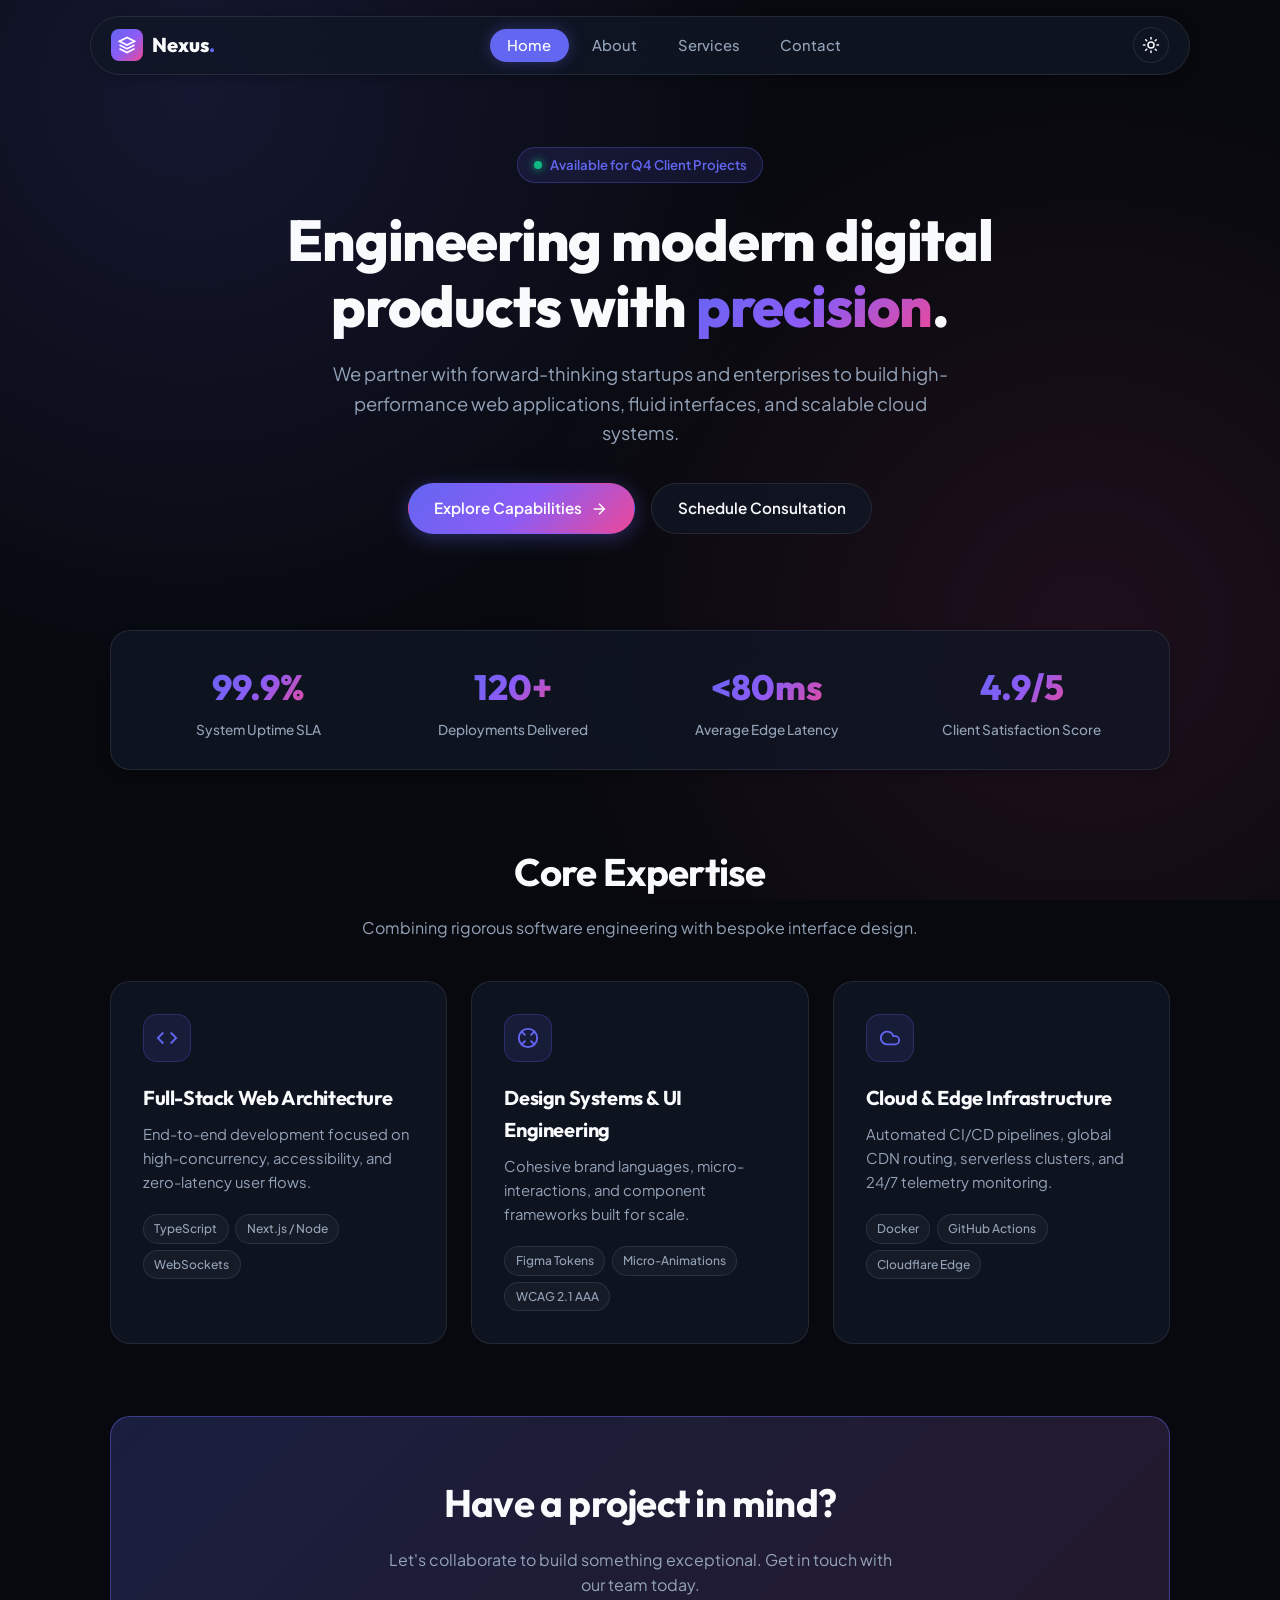
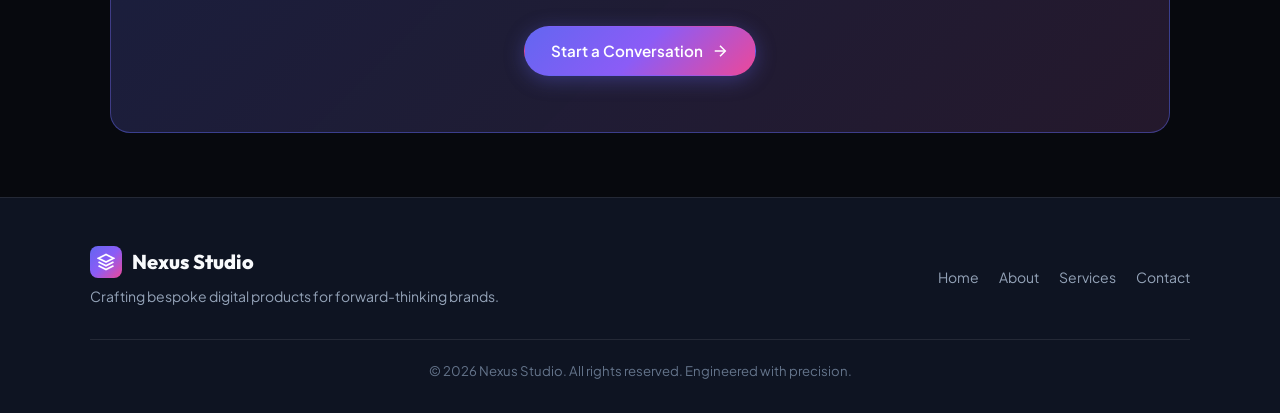
==== commit 372465d4: "Fix SVG dimensions and mobile layout caching issue" ====
--- a/index.html
+++ b/index.html
@@ -4,7 +4,10 @@
   <meta charset="UTF-8">
   <meta name="viewport" content="width=device-width, initial-scale=1.0">
   <title>Nexus Studio — Digital Engineering & Product Design</title>
-  <link rel="stylesheet" href="style.css">
+  <link rel="preconnect" href="https://fonts.googleapis.com">
+  <link rel="preconnect" href="https://fonts.gstatic.com" crossorigin>
+  <link href="https://fonts.googleapis.com/css2?family=Outfit:wght@500;600;700;800&family=Plus+Jakarta+Sans:wght@400;500;600;700&display=swap" rel="stylesheet">
+  <link rel="stylesheet" href="style.css?v=2.5">
 </head>
 <body>
 
@@ -13,7 +16,7 @@
     <nav class="navbar">
       <a href="index.html" class="brand">
         <div class="brand-icon">
-          <svg viewBox="0 0 24 24" fill="none" stroke="currentColor" stroke-width="2.5"><polygon points="12 2 2 7 12 12 22 7 12 2"></polygon><polyline points="2 17 12 22 22 17"></polyline><polyline points="2 12 12 17 22 12"></polyline></svg>
+          <svg width="18" height="18" viewBox="0 0 24 24" fill="none" stroke="currentColor" stroke-width="2.5"><polygon points="12 2 2 7 12 12 22 7 12 2"></polygon><polyline points="2 17 12 22 22 17"></polyline><polyline points="2 12 12 17 22 12"></polyline></svg>
         </div>
         <span>Nexus<span style="color: var(--primary)">.</span></span>
       </a>
@@ -28,11 +31,11 @@
       <div class="nav-right">
         <button id="theme-toggle" class="icon-btn" aria-label="Toggle Dark/Light Mode">
           <span id="theme-icon">
-            <svg viewBox="0 0 24 24" fill="none" stroke="currentColor" stroke-width="2"><circle cx="12" cy="12" r="4"/><path d="M12 2v2"/><path d="M12 20v2"/><path d="m4.93 4.93 1.41 1.41"/><path d="m17.66 17.66 1.41 1.41"/><path d="M2 12h2"/><path d="M20 12h2"/></svg>
+            <svg width="18" height="18" viewBox="0 0 24 24" fill="none" stroke="currentColor" stroke-width="2"><circle cx="12" cy="12" r="4"/><path d="M12 2v2"/><path d="M12 20v2"/><path d="m4.93 4.93 1.41 1.41"/><path d="m17.66 17.66 1.41 1.41"/><path d="M2 12h2"/><path d="M20 12h2"/></svg>
           </span>
         </button>
         <button id="mobile-toggle" class="icon-btn mobile-toggle" aria-label="Open Navigation Menu">
-          <svg viewBox="0 0 24 24" fill="none" stroke="currentColor" stroke-width="2"><line x1="4" x2="20" y1="12" y2="12"/><line x1="4" x2="20" y1="6" y2="6"/><line x1="4" x2="20" y1="18" y2="18"/></svg>
+          <svg width="18" height="18" viewBox="0 0 24 24" fill="none" stroke="currentColor" stroke-width="2"><line x1="4" x2="20" y1="12" y2="12"/><line x1="4" x2="20" y1="6" y2="6"/><line x1="4" x2="20" y1="18" y2="18"/></svg>
         </button>
       </div>
     </nav>
@@ -55,10 +58,10 @@
       <div class="btn-group">
         <a href="services.html" class="btn btn-primary">
           Explore Capabilities
-          <svg viewBox="0 0 24 24" fill="none" stroke="currentColor" stroke-width="2"><line x1="5" y1="12" x2="19" y2="12"></line><polyline points="12 5 19 12 12 19"></polyline></svg>
+          <svg width="18" height="18" viewBox="0 0 24 24" fill="none" stroke="currentColor" stroke-width="2"><line x1="5" y1="12" x2="19" y2="12"></line><polyline points="12 5 19 12 12 19"></polyline></svg>
         </a>
         <a href="contact.html" class="btn btn-secondary">
-          Schedule a Consultation
+          Schedule Consultation
         </a>
       </div>
     </section>
@@ -67,7 +70,7 @@
     <section class="stats-bar">
       <div class="stat-item">
         <div class="stat-number gradient-text">99.9%</div>
-        <div class="stat-label">System Uptime & SLA</div>
+        <div class="stat-label">System Uptime SLA</div>
       </div>
       <div class="stat-item">
         <div class="stat-number gradient-text">120+</div>
@@ -83,8 +86,8 @@
       </div>
     </section>
 
-    <!-- Capabilities / Bento Grid -->
-    <section style="margin-top: 5rem;">
+    <!-- Core Expertise Bento Grid -->
+    <section style="margin-top: 4.5rem;">
       <div class="section-header">
         <h2>Core Expertise</h2>
         <p>Combining rigorous software engineering with bespoke interface design.</p>
@@ -93,7 +96,7 @@
       <div class="cards-grid">
         <div class="bento-card">
           <div class="card-icon-box">
-            <svg viewBox="0 0 24 24" fill="none" stroke="currentColor" stroke-width="2"><polyline points="16 18 22 12 16 6"></polyline><polyline points="8 6 2 12 8 18"></polyline></svg>
+            <svg width="22" height="22" viewBox="0 0 24 24" fill="none" stroke="currentColor" stroke-width="2"><polyline points="16 18 22 12 16 6"></polyline><polyline points="8 6 2 12 8 18"></polyline></svg>
           </div>
           <h3>Full-Stack Web Architecture</h3>
           <p>End-to-end development focused on high-concurrency, accessibility, and zero-latency user flows.</p>
@@ -106,7 +109,7 @@
 
         <div class="bento-card">
           <div class="card-icon-box">
-            <svg viewBox="0 0 24 24" fill="none" stroke="currentColor" stroke-width="2"><circle cx="12" cy="12" r="10"></circle><path d="m4.93 4.93 4.24 4.24"></path><path d="m14.83 9.17 4.24-4.24"></path><path d="m14.83 14.83 4.24 4.24"></path><path d="m9.17 14.83-4.24 4.24"></path></svg>
+            <svg width="22" height="22" viewBox="0 0 24 24" fill="none" stroke="currentColor" stroke-width="2"><circle cx="12" cy="12" r="10"></circle><path d="m4.93 4.93 4.24 4.24"></path><path d="m14.83 9.17 4.24-4.24"></path><path d="m14.83 14.83 4.24 4.24"></path><path d="m9.17 14.83-4.24 4.24"></path></svg>
           </div>
           <h3>Design Systems & UI Engineering</h3>
           <p>Cohesive brand languages, micro-interactions, and component frameworks built for scale.</p>
@@ -119,7 +122,7 @@
 
         <div class="bento-card">
           <div class="card-icon-box">
-            <svg viewBox="0 0 24 24" fill="none" stroke="currentColor" stroke-width="2"><path d="M17.5 19H9a7 7 0 1 1 6.71-9h1.79a4.5 4.5 0 1 1 0 9Z"></path></svg>
+            <svg width="22" height="22" viewBox="0 0 24 24" fill="none" stroke="currentColor" stroke-width="2"><path d="M17.5 19H9a7 7 0 1 1 6.71-9h1.79a4.5 4.5 0 1 1 0 9Z"></path></svg>
           </div>
           <h3>Cloud & Edge Infrastructure</h3>
           <p>Automated CI/CD pipelines, global CDN routing, serverless clusters, and 24/7 telemetry monitoring.</p>
@@ -138,7 +141,7 @@
       <p>Let's collaborate to build something exceptional. Get in touch with our team today.</p>
       <a href="contact.html" class="btn btn-primary">
         Start a Conversation
-        <svg viewBox="0 0 24 24" fill="none" stroke="currentColor" stroke-width="2"><line x1="5" y1="12" x2="19" y2="12"></line><polyline points="12 5 19 12 12 19"></polyline></svg>
+        <svg width="18" height="18" viewBox="0 0 24 24" fill="none" stroke="currentColor" stroke-width="2"><line x1="5" y1="12" x2="19" y2="12"></line><polyline points="12 5 19 12 12 19"></polyline></svg>
       </a>
     </section>
   </main>
@@ -149,7 +152,7 @@
       <div class="footer-brand">
         <a href="index.html" class="brand">
           <div class="brand-icon">
-            <svg viewBox="0 0 24 24" fill="none" stroke="currentColor" stroke-width="2.5"><polygon points="12 2 2 7 12 12 22 7 12 2"></polygon><polyline points="2 17 12 22 22 17"></polyline><polyline points="2 12 12 17 22 12"></polyline></svg>
+            <svg width="18" height="18" viewBox="0 0 24 24" fill="none" stroke="currentColor" stroke-width="2.5"><polygon points="12 2 2 7 12 12 22 7 12 2"></polygon><polyline points="2 17 12 22 22 17"></polyline><polyline points="2 12 12 17 22 12"></polyline></svg>
           </div>
           <span>Nexus Studio</span>
         </a>
@@ -169,6 +172,6 @@
     </div>
   </footer>
 
-  <script src="script.js"></script>
+  <script src="script.js?v=2.5"></script>
 </body>
 </html>
--- a/style.css
+++ b/style.css
@@ -1,35 +1,33 @@
-@import url('https://fonts.googleapis.com/css2?family=Outfit:wght@400;500;600;700;800&family=Plus+Jakarta+Sans:wght@300;400;500;600;700&display=swap');
-
 :root {
-  --font-heading: 'Outfit', sans-serif;
-  --font-body: 'Plus Jakarta Sans', sans-serif;
+  --font-heading: 'Outfit', -apple-system, BlinkMacSystemFont, 'Segoe UI', Roboto, sans-serif;
+  --font-body: 'Plus Jakarta Sans', -apple-system, BlinkMacSystemFont, 'Segoe UI', Roboto, sans-serif;
 
   /* Color Palette - Dark Luxury */
   --bg: #07090e;
-  --bg-subtle: #0d121d;
-  --surface: rgba(18, 24, 38, 0.7);
-  --surface-hover: rgba(28, 38, 60, 0.85);
-  --surface-border: rgba(255, 255, 255, 0.08);
-  --surface-border-hover: rgba(99, 102, 241, 0.4);
+  --bg-subtle: #0e1422;
+  --surface: rgba(16, 23, 38, 0.75);
+  --surface-hover: rgba(26, 36, 58, 0.9);
+  --surface-border: rgba(255, 255, 255, 0.09);
+  --surface-border-hover: rgba(99, 102, 241, 0.45);
   
-  --text: #f1f5f9;
+  --text: #f8fafc;
   --text-muted: #94a3b8;
   --text-subtle: #64748b;
   
   --primary: #6366f1;
+  --primary-hover: #4f46e5;
   --primary-glow: rgba(99, 102, 241, 0.35);
-  --primary-gradient: linear-gradient(135deg, #6366f1 0%, #a855f7 50%, #ec4899 100%);
+  --primary-gradient: linear-gradient(135deg, #6366f1 0%, #8b5cf6 50%, #ec4899 100%);
   --accent: #06b6d4;
-  --accent-glow: rgba(6, 182, 212, 0.25);
   
   --radius-sm: 8px;
   --radius-md: 14px;
-  --radius-lg: 22px;
+  --radius-lg: 20px;
   --radius-full: 9999px;
   
-  --shadow-sm: 0 2px 8px rgba(0, 0, 0, 0.2);
-  --shadow-lg: 0 12px 36px -4px rgba(0, 0, 0, 0.4);
-  --shadow-glow: 0 0 35px var(--primary-glow);
+  --shadow-sm: 0 2px 8px rgba(0, 0, 0, 0.25);
+  --shadow-lg: 0 14px 40px -6px rgba(0, 0, 0, 0.45);
+  --shadow-glow: 0 0 30px var(--primary-glow);
   
   --transition: all 0.25s cubic-bezier(0.16, 1, 0.3, 1);
 }
@@ -37,7 +35,7 @@
 [data-theme="light"] {
   --bg: #f8fafc;
   --bg-subtle: #f1f5f9;
-  --surface: rgba(255, 255, 255, 0.85);
+  --surface: rgba(255, 255, 255, 0.9);
   --surface-hover: #ffffff;
   --surface-border: rgba(0, 0, 0, 0.08);
   --surface-border-hover: rgba(99, 102, 241, 0.5);
@@ -47,6 +45,7 @@
   --text-subtle: #94a3b8;
   
   --primary: #4f46e5;
+  --primary-hover: #4338ca;
   --primary-glow: rgba(79, 70, 229, 0.2);
   --shadow-lg: 0 12px 32px -4px rgba(0, 0, 0, 0.08);
   --shadow-glow: 0 0 25px rgba(79, 70, 229, 0.15);
@@ -73,10 +72,18 @@
   overflow-x: hidden;
   position: relative;
   background-image: 
-    radial-gradient(circle at 15% 15%, rgba(99, 102, 241, 0.12) 0%, transparent 40%),
-    radial-gradient(circle at 85% 65%, rgba(236, 72, 153, 0.08) 0%, transparent 40%);
+    radial-gradient(circle at 15% 10%, rgba(99, 102, 241, 0.15) 0%, transparent 45%),
+    radial-gradient(circle at 85% 70%, rgba(236, 72, 153, 0.1) 0%, transparent 45%);
   background-attachment: fixed;
   transition: background-color 0.3s ease, color 0.3s ease;
+}
+
+/* Global SVG constraint to prevent layout blow-up */
+svg {
+  display: inline-block;
+  vertical-align: middle;
+  flex-shrink: 0;
+  max-width: 100%;
 }
 
 /* Typography */
@@ -101,17 +108,17 @@
   z-index: 100;
   margin: 0 auto;
   width: calc(100% - 2rem);
-  max-width: 1140px;
+  max-width: 1100px;
 }
 
 .navbar {
   display: flex;
   align-items: center;
   justify-content: space-between;
-  padding: 0.75rem 1.25rem;
+  padding: 0.65rem 1.25rem;
   background: var(--surface);
-  backdrop-filter: blur(16px);
-  -webkit-backdrop-filter: blur(16px);
+  backdrop-filter: blur(20px);
+  -webkit-backdrop-filter: blur(20px);
   border: 1px solid var(--surface-border);
   border-radius: var(--radius-full);
   box-shadow: var(--shadow-sm);
@@ -119,7 +126,7 @@
 }
 
 .brand {
-  display: flex;
+  display: inline-flex;
   align-items: center;
   gap: 0.6rem;
   text-decoration: none;
@@ -132,23 +139,30 @@
 .brand-icon {
   width: 32px;
   height: 32px;
+  min-width: 32px;
+  min-height: 32px;
+  max-width: 32px;
+  max-height: 32px;
   background: var(--primary-gradient);
   border-radius: 8px;
   display: flex;
   align-items: center;
   justify-content: center;
   color: #fff;
+  overflow: hidden;
 }
 
 .brand-icon svg {
-  width: 18px;
-  height: 18px;
+  width: 18px !important;
+  height: 18px !important;
+  max-width: 18px !important;
+  max-height: 18px !important;
 }
 
 .nav-links {
   display: flex;
   list-style: none;
-  gap: 0.25rem;
+  gap: 0.35rem;
   align-items: center;
 }
 
@@ -157,14 +171,14 @@
   color: var(--text-muted);
   font-size: 0.925rem;
   font-weight: 500;
-  padding: 0.5rem 1.1rem;
+  padding: 0.45rem 1.1rem;
   border-radius: var(--radius-full);
   transition: var(--transition);
 }
 
 .nav-links a:hover {
   color: var(--text);
-  background: rgba(255, 255, 255, 0.05);
+  background: rgba(255, 255, 255, 0.06);
 }
 
 .nav-links a.active {
@@ -176,21 +190,24 @@
 .nav-right {
   display: flex;
   align-items: center;
-  gap: 0.75rem;
+  gap: 0.6rem;
 }
 
 .icon-btn {
   background: var(--bg-subtle);
   border: 1px solid var(--surface-border);
   color: var(--text);
-  width: 38px;
-  height: 38px;
+  width: 36px;
+  height: 36px;
+  min-width: 36px;
+  min-height: 36px;
   border-radius: 50%;
   display: flex;
   align-items: center;
   justify-content: center;
   cursor: pointer;
   transition: var(--transition);
+  padding: 0;
 }
 
 .icon-btn:hover {
@@ -199,8 +216,8 @@
 }
 
 .icon-btn svg {
-  width: 18px;
-  height: 18px;
+  width: 18px !important;
+  height: 18px !important;
 }
 
 .mobile-toggle {
@@ -210,7 +227,7 @@
 /* Main Container */
 main {
   flex: 1;
-  max-width: 1140px;
+  max-width: 1100px;
   width: 100%;
   margin: 0 auto;
   padding: 2.5rem 1.25rem 4rem;
@@ -221,19 +238,21 @@
   display: inline-flex;
   align-items: center;
   gap: 0.5rem;
-  padding: 0.4rem 0.9rem;
+  padding: 0.4rem 0.95rem;
   border-radius: var(--radius-full);
   font-size: 0.825rem;
   font-weight: 600;
-  background: rgba(99, 102, 241, 0.1);
-  border: 1px solid rgba(99, 102, 241, 0.25);
+  background: rgba(99, 102, 241, 0.12);
+  border: 1px solid rgba(99, 102, 241, 0.3);
   color: var(--primary);
   margin-bottom: 1.5rem;
 }
 
 .badge-dot {
-  width: 7px;
-  height: 7px;
+  width: 8px;
+  height: 8px;
+  min-width: 8px;
+  min-height: 8px;
   background: #10b981;
   border-radius: 50%;
   box-shadow: 0 0 8px #10b981;
@@ -249,22 +268,22 @@
 /* Hero Section */
 .hero-section {
   text-align: center;
-  padding: 3.5rem 0 3rem;
-  max-width: 820px;
+  padding: 3rem 0 2.5rem;
+  max-width: 800px;
   margin: 0 auto;
 }
 
 .hero-title {
-  font-size: clamp(2.3rem, 5.5vw, 3.8rem);
+  font-size: clamp(2.2rem, 5vw, 3.6rem);
   line-height: 1.15;
   margin-bottom: 1.25rem;
   font-weight: 800;
 }
 
 .hero-subtitle {
-  font-size: clamp(1rem, 2vw, 1.2rem);
-  color: var(--text-muted);
-  max-width: 650px;
+  font-size: clamp(1rem, 2vw, 1.15rem);
+  color: var(--text-muted);
+  max-width: 620px;
   margin: 0 auto 2.25rem;
   font-weight: 400;
 }
@@ -283,7 +302,7 @@
   align-items: center;
   justify-content: center;
   gap: 0.5rem;
-  padding: 0.8rem 1.6rem;
+  padding: 0.75rem 1.6rem;
   border-radius: var(--radius-full);
   font-weight: 600;
   font-size: 0.95rem;
@@ -291,11 +310,16 @@
   cursor: pointer;
   transition: var(--transition);
   border: 1px solid transparent;
+  white-space: nowrap;
 }
 
 .btn svg {
-  width: 18px;
-  height: 18px;
+  width: 18px !important;
+  height: 18px !important;
+  min-width: 18px !important;
+  min-height: 18px !important;
+  max-width: 18px !important;
+  max-height: 18px !important;
 }
 
 .btn-primary {
@@ -324,12 +348,13 @@
 /* Metric / Stats Bar */
 .stats-bar {
   display: grid;
-  grid-template-columns: repeat(auto-fit, minmax(180px, 1fr));
+  grid-template-columns: repeat(4, 1fr);
   gap: 1.5rem;
-  margin: 4rem 0 3rem;
+  margin: 3.5rem 0 3rem;
   padding: 1.75rem 2rem;
   background: var(--surface);
-  backdrop-filter: blur(12px);
+  backdrop-filter: blur(16px);
+  -webkit-backdrop-filter: blur(16px);
   border: 1px solid var(--surface-border);
   border-radius: var(--radius-lg);
   box-shadow: var(--shadow-sm);
@@ -347,42 +372,43 @@
 }
 
 .stat-label {
-  font-size: 0.875rem;
+  font-size: 0.85rem;
   color: var(--text-muted);
   font-weight: 500;
-  margin-top: 0.2rem;
+  margin-top: 0.25rem;
 }
 
 /* Section Header */
 .section-header {
   text-align: center;
   max-width: 600px;
-  margin: 0 auto 3rem;
+  margin: 0 auto 2.5rem;
 }
 
 .section-header h2 {
-  font-size: clamp(1.8rem, 3.5vw, 2.5rem);
+  font-size: clamp(1.8rem, 3.5vw, 2.4rem);
   margin-bottom: 0.75rem;
 }
 
 .section-header p {
   color: var(--text-muted);
-  font-size: 1.05rem;
-}
-
-/* Feature Cards Grid */
+  font-size: 1rem;
+}
+
+/* Bento Grid */
 .cards-grid {
   display: grid;
-  grid-template-columns: repeat(auto-fit, minmax(320px, 1fr));
-  gap: 1.75rem;
+  grid-template-columns: repeat(auto-fit, minmax(300px, 1fr));
+  gap: 1.5rem;
 }
 
 .bento-card {
   background: var(--surface);
-  backdrop-filter: blur(12px);
+  backdrop-filter: blur(16px);
+  -webkit-backdrop-filter: blur(16px);
   border: 1px solid var(--surface-border);
   border-radius: var(--radius-lg);
-  padding: 2.2rem;
+  padding: 2rem;
   transition: var(--transition);
   display: flex;
   flex-direction: column;
@@ -403,7 +429,7 @@
 }
 
 .bento-card:hover {
-  transform: translateY(-5px);
+  transform: translateY(-4px);
   border-color: var(--surface-border-hover);
   box-shadow: var(--shadow-lg);
 }
@@ -413,8 +439,12 @@
 }
 
 .card-icon-box {
-  width: 52px;
-  height: 52px;
+  width: 48px;
+  height: 48px;
+  min-width: 48px;
+  min-height: 48px;
+  max-width: 48px;
+  max-height: 48px;
   border-radius: var(--radius-md);
   background: rgba(99, 102, 241, 0.12);
   border: 1px solid rgba(99, 102, 241, 0.25);
@@ -422,35 +452,37 @@
   display: flex;
   align-items: center;
   justify-content: center;
-  margin-bottom: 1.5rem;
+  margin-bottom: 1.25rem;
 }
 
 .card-icon-box svg {
-  width: 26px;
-  height: 26px;
+  width: 22px !important;
+  height: 22px !important;
+  max-width: 22px !important;
+  max-height: 22px !important;
 }
 
 .bento-card h3 {
-  font-size: 1.35rem;
-  margin-bottom: 0.75rem;
+  font-size: 1.25rem;
+  margin-bottom: 0.6rem;
 }
 
 .bento-card p {
   color: var(--text-muted);
-  font-size: 0.95rem;
-  line-height: 1.65;
+  font-size: 0.925rem;
+  line-height: 1.6;
 }
 
 .card-tags {
   display: flex;
   flex-wrap: wrap;
-  gap: 0.5rem;
-  margin-top: 1.5rem;
+  gap: 0.4rem;
+  margin-top: 1.25rem;
 }
 
 .tag {
   font-size: 0.75rem;
-  padding: 0.3rem 0.7rem;
+  padding: 0.25rem 0.65rem;
   background: rgba(255, 255, 255, 0.04);
   border: 1px solid var(--surface-border);
   border-radius: var(--radius-full);
@@ -460,37 +492,36 @@
 
 /* CTA Banner */
 .cta-banner {
-  margin-top: 5rem;
+  margin-top: 4.5rem;
   padding: 3.5rem 2rem;
   background: linear-gradient(135deg, rgba(99, 102, 241, 0.15) 0%, rgba(236, 72, 153, 0.1) 100%), var(--surface);
   border: 1px solid var(--surface-border-hover);
   border-radius: var(--radius-lg);
   text-align: center;
-  position: relative;
-  overflow: hidden;
 }
 
 .cta-banner h2 {
-  font-size: clamp(1.8rem, 3.5vw, 2.6rem);
-  margin-bottom: 1rem;
+  font-size: clamp(1.7rem, 3.5vw, 2.4rem);
+  margin-bottom: 0.75rem;
 }
 
 .cta-banner p {
   color: var(--text-muted);
-  max-width: 550px;
-  margin: 0 auto 2rem;
-  font-size: 1.05rem;
+  max-width: 520px;
+  margin: 0 auto 1.75rem;
+  font-size: 1rem;
 }
 
 /* Forms */
 .form-card {
-  max-width: 640px;
+  max-width: 600px;
   margin: 0 auto;
   background: var(--surface);
   backdrop-filter: blur(16px);
+  -webkit-backdrop-filter: blur(16px);
   border: 1px solid var(--surface-border);
   border-radius: var(--radius-lg);
-  padding: 2.75rem 2.25rem;
+  padding: 2.25rem 2rem;
   box-shadow: var(--shadow-lg);
 }
 
@@ -501,20 +532,20 @@
 }
 
 .form-group {
-  margin-bottom: 1.4rem;
+  margin-bottom: 1.25rem;
 }
 
 .form-group label {
   display: block;
-  font-size: 0.875rem;
+  font-size: 0.85rem;
   font-weight: 600;
-  margin-bottom: 0.5rem;
+  margin-bottom: 0.45rem;
   color: var(--text);
 }
 
 .form-control {
   width: 100%;
-  padding: 0.85rem 1.1rem;
+  padding: 0.8rem 1rem;
   background: var(--bg-subtle);
   border: 1px solid var(--surface-border);
   border-radius: var(--radius-md);
@@ -532,11 +563,11 @@
 
 /* Accordion / FAQ */
 .accordion {
-  max-width: 750px;
+  max-width: 720px;
   margin: 0 auto;
   display: flex;
   flex-direction: column;
-  gap: 1rem;
+  gap: 0.85rem;
 }
 
 .accordion-item {
@@ -548,20 +579,20 @@
 }
 
 .accordion-header {
-  padding: 1.25rem 1.5rem;
+  padding: 1.15rem 1.4rem;
   display: flex;
   justify-content: space-between;
   align-items: center;
   cursor: pointer;
   font-weight: 600;
-  font-size: 1.05rem;
+  font-size: 1rem;
   color: var(--text);
   user-select: none;
 }
 
 .accordion-header svg {
-  width: 20px;
-  height: 20px;
+  width: 18px !important;
+  height: 18px !important;
   transition: transform 0.3s ease;
   color: var(--text-muted);
 }
@@ -575,15 +606,15 @@
   max-height: 0;
   overflow: hidden;
   transition: max-height 0.3s ease, padding 0.3s ease;
-  padding: 0 1.5rem;
-  color: var(--text-muted);
-  font-size: 0.95rem;
+  padding: 0 1.4rem;
+  color: var(--text-muted);
+  font-size: 0.925rem;
   line-height: 1.6;
 }
 
 .accordion-item.open .accordion-body {
   max-height: 200px;
-  padding: 0 1.5rem 1.25rem;
+  padding: 0 1.4rem 1.25rem;
 }
 
 /* Toast */
@@ -593,19 +624,24 @@
   right: 2rem;
   background: #10b981;
   color: #fff;
-  padding: 1rem 1.5rem;
+  padding: 0.9rem 1.4rem;
   border-radius: var(--radius-md);
   box-shadow: 0 10px 25px rgba(16, 185, 129, 0.35);
   font-weight: 600;
   display: flex;
   align-items: center;
-  gap: 0.75rem;
+  gap: 0.65rem;
   transform: translateY(100px);
   opacity: 0;
   transition: transform 0.3s cubic-bezier(0.16, 1, 0.3, 1), opacity 0.3s ease;
   z-index: 999;
 }
 
+.toast-msg svg {
+  width: 18px !important;
+  height: 18px !important;
+}
+
 .toast-msg.show {
   transform: translateY(0);
   opacity: 1;
@@ -615,41 +651,41 @@
 footer {
   border-top: 1px solid var(--surface-border);
   background: var(--bg-subtle);
-  padding: 3.5rem 1.25rem 2.5rem;
+  padding: 3rem 1.25rem 2rem;
   margin-top: auto;
 }
 
 .footer-content {
-  max-width: 1140px;
+  max-width: 1100px;
   margin: 0 auto;
   display: flex;
   justify-content: space-between;
   align-items: center;
   flex-wrap: wrap;
-  gap: 2rem;
+  gap: 1.5rem;
 }
 
 .footer-brand {
   display: flex;
   flex-direction: column;
-  gap: 0.5rem;
+  gap: 0.4rem;
 }
 
 .footer-brand p {
   color: var(--text-muted);
-  font-size: 0.9rem;
+  font-size: 0.875rem;
 }
 
 .footer-links {
   display: flex;
-  gap: 1.5rem;
+  gap: 1.25rem;
   list-style: none;
 }
 
 .footer-links a {
   color: var(--text-muted);
   text-decoration: none;
-  font-size: 0.9rem;
+  font-size: 0.875rem;
   transition: var(--transition);
 }
 
@@ -658,33 +694,34 @@
 }
 
 .footer-bottom {
-  max-width: 1140px;
-  margin: 2.5rem auto 0;
-  padding-top: 1.5rem;
+  max-width: 1100px;
+  margin: 2rem auto 0;
+  padding-top: 1.25rem;
   border-top: 1px solid var(--surface-border);
   text-align: center;
   color: var(--text-subtle);
-  font-size: 0.85rem;
+  font-size: 0.825rem;
 }
 
 /* Mobile Responsiveness */
-@media (max-width: 820px) {
+@media (max-width: 768px) {
   .mobile-toggle {
     display: flex;
   }
 
   .nav-links {
     position: fixed;
-    top: 5rem;
+    top: 4.8rem;
     left: 1rem;
     right: 1rem;
     background: var(--surface);
-    backdrop-filter: blur(20px);
+    backdrop-filter: blur(24px);
+    -webkit-backdrop-filter: blur(24px);
     border: 1px solid var(--surface-border);
     border-radius: var(--radius-lg);
-    padding: 1.5rem;
+    padding: 1.25rem;
     flex-direction: column;
-    gap: 0.75rem;
+    gap: 0.5rem;
     box-shadow: var(--shadow-lg);
     display: none;
     z-index: 1000;
@@ -697,7 +734,13 @@
   .nav-links a {
     width: 100%;
     text-align: center;
-    padding: 0.75rem;
+    padding: 0.7rem;
+  }
+
+  .stats-bar {
+    grid-template-columns: 1fr 1fr;
+    padding: 1.25rem 1rem;
+    gap: 1.25rem;
   }
 
   .form-row {
